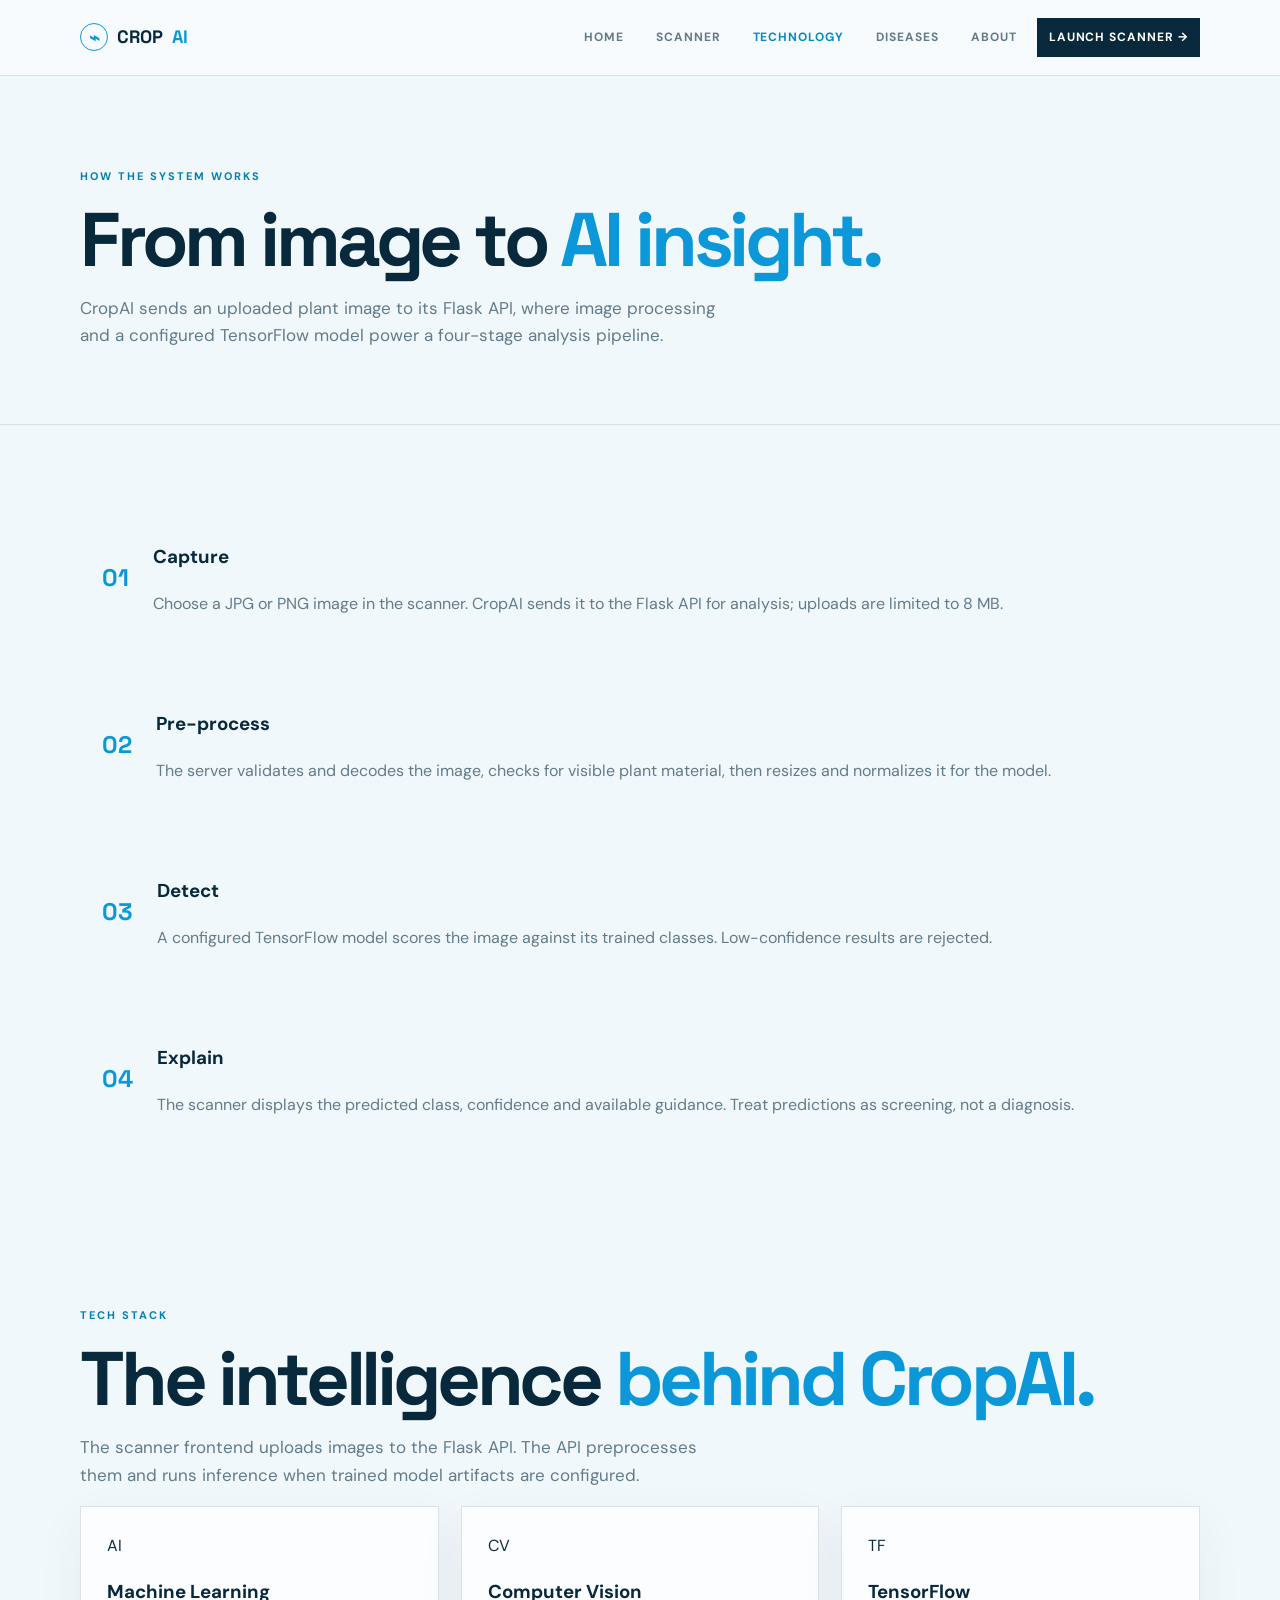
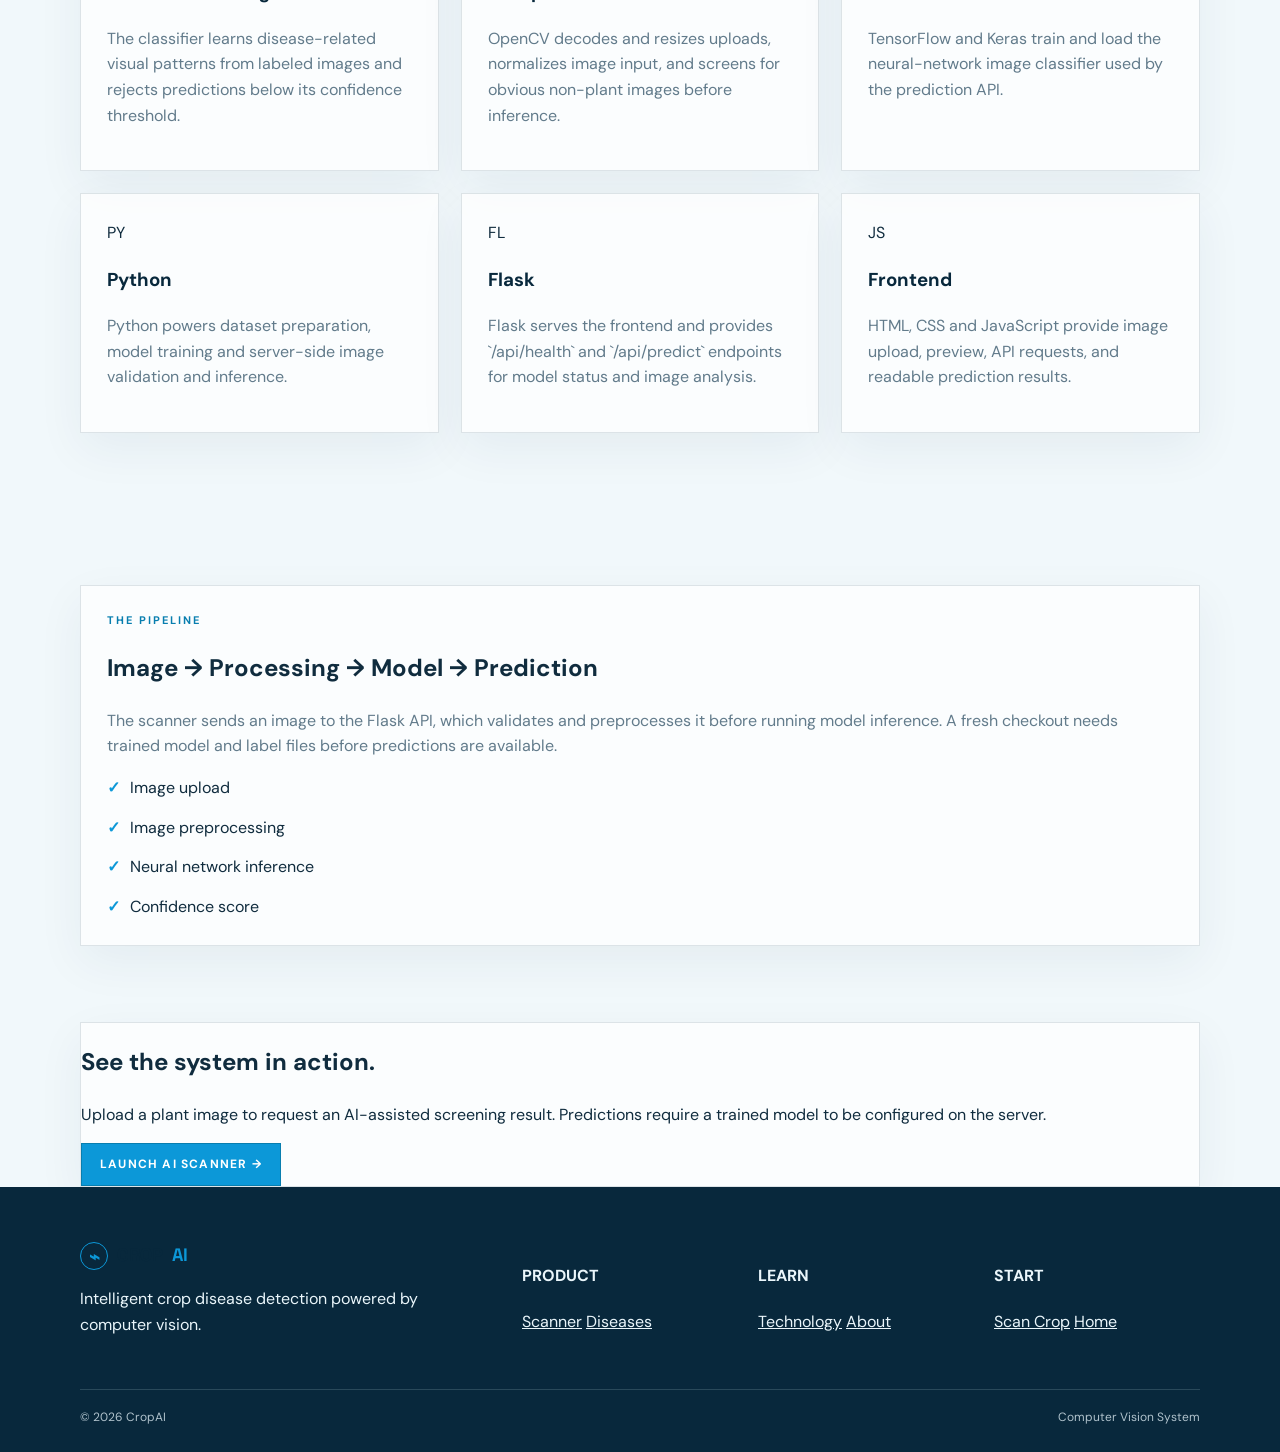
==== how-it-works.html @ 1a49b3e2 "Add files via upload" ====
<!DOCTYPE html>
<html lang="en">
<head>
    <meta charset="UTF-8">
    <meta name="viewport" content="width=device-width, initial-scale=1.0">
    <title>CropAI — How It Works</title>
    <meta name="description" content="Learn how CropAI processes crop images and uses a trained computer vision model to identify supported plant disease patterns.">
    <meta name="theme-color" content="#dfeef3">
    <meta property="og:type" content="website">
    <meta property="og:title" content="How CropAI Works">
    <meta property="og:description" content="Explore CropAI's image-processing and crop disease classification pipeline.">
    <meta name="twitter:card" content="summary">
    <link rel="preconnect" href="https://fonts.googleapis.com">
    <link rel="preconnect" href="https://fonts.gstatic.com" crossorigin>
    <link href="https://fonts.googleapis.com/css2?family=DM+Sans:wght@400;500;600;700&family=Space+Grotesk:wght@400;500;600;700&display=swap" rel="stylesheet">
    <link rel="stylesheet" href="style.css">
</head>
<body>

<div class="loader" aria-hidden="true">
    <div class="loader-inner">
        <div class="loader-logo">CROP<span>AI</span></div>
        <div class="loader-line"></div>
        <div class="loader-text">INITIALIZING VISION SYSTEM</div>
    </div>
</div>

<div class="cursor-glow" aria-hidden="true"></div>

<header class="navbar">
    <a href="index.html" class="logo">
        <div class="logo-mark">⌁</div>
        CROP<span>AI</span>
    </a>

    <nav id="main-navigation" class="nav-links" aria-label="Main navigation">
        <a href="index.html">Home</a>
        <a href="scanner.html">Scanner</a>
        <a href="how-it-works.html" class="active" aria-current="page">Technology</a>
        <a href="diseases.html">Diseases</a>
        <a href="about.html">About</a>
        <a href="scanner.html" class="nav-cta">Launch Scanner →</a>
    </nav>

    <button class="menu-btn" type="button" aria-label="Toggle navigation" aria-controls="main-navigation" aria-expanded="false">☰</button>
</header>

<main>

<section class="page-hero">
    <div class="container">
        <div class="eyebrow">HOW THE SYSTEM WORKS</div>
        <h1 class="section-title">From image to <span>AI insight.</span></h1>
        <p class="section-description">
            CropAI sends an uploaded plant image to its Flask API, where image
            processing and a configured TensorFlow model power a four-stage analysis pipeline.
        </p>
    </div>
</section>

<section class="section">
    <div class="container">

        <div class="steps">

            <div class="step reveal">
                <div class="step-number">01</div>
                <div>
                    <h3>Capture</h3>
                    <p>
                        Choose a JPG or PNG image in the scanner. CropAI sends it to
                        the Flask API for analysis; uploads are limited to 8 MB.
                    </p>
                </div>
            </div>

            <div class="step reveal">
                <div class="step-number">02</div>
                <div>
                    <h3>Pre-process</h3>
                    <p>
                        The server validates and decodes the image, checks for
                        visible plant material, then resizes and normalizes it for the model.
                    </p>
                </div>
            </div>

            <div class="step reveal">
                <div class="step-number">03</div>
                <div>
                    <h3>Detect</h3>
                    <p>
                        A configured TensorFlow model scores the image against its
                        trained classes. Low-confidence results are rejected.
                    </p>
                </div>
            </div>

            <div class="step reveal">
                <div class="step-number">04</div>
                <div>
                    <h3>Explain</h3>
                    <p>
                        The scanner displays the predicted class, confidence and
                        available guidance. Treat predictions as screening, not a diagnosis.
                    </p>
                </div>
            </div>

        </div>

    </div>
</section>

<section class="section">
    <div class="container">

        <div class="section-head">
            <div class="section-label">TECH STACK</div>
            <h2 class="section-title">The intelligence <span>behind CropAI.</span></h2>
            <p class="section-description">
                The scanner frontend uploads images to the Flask API. The API
                preprocesses them and runs inference when trained model artifacts are configured.
            </p>
        </div>

        <div class="info-grid">

            <div class="info-card reveal">
                <div class="info-card-icon">AI</div>
                <h3>Machine Learning</h3>
                <p>
                    The classifier learns disease-related visual patterns from
                    labeled images and rejects predictions below its confidence threshold.
                </p>
            </div>

            <div class="info-card reveal">
                <div class="info-card-icon">CV</div>
                <h3>Computer Vision</h3>
                <p>
                    OpenCV decodes and resizes uploads, normalizes image input, and
                    screens for obvious non-plant images before inference.
                </p>
            </div>

            <div class="info-card reveal">
                <div class="info-card-icon">TF</div>
                <h3>TensorFlow</h3>
                <p>
                    TensorFlow and Keras train and load the neural-network image
                    classifier used by the prediction API.
                </p>
            </div>

            <div class="info-card reveal">
                <div class="info-card-icon">PY</div>
                <h3>Python</h3>
                <p>
                    Python powers dataset preparation, model training and server-side
                    image validation and inference.
                </p>
            </div>

            <div class="info-card reveal">
                <div class="info-card-icon">FL</div>
                <h3>Flask</h3>
                <p>
                    Flask serves the frontend and provides `/api/health` and
                    `/api/predict` endpoints for model status and image analysis.
                </p>
            </div>

            <div class="info-card reveal">
                <div class="info-card-icon">JS</div>
                <h3>Frontend</h3>
                <p>
                    HTML, CSS and JavaScript provide image upload, preview, API
                    requests, and readable prediction results.
                </p>
            </div>

        </div>

    </div>
</section>

<section class="section">
    <div class="container">

        <div class="glass-panel about-panel">

            <div class="section-label">THE PIPELINE</div>

            <h2>
                Image
                <span>→</span>
                Processing
                <span>→</span>
                Model
                <span>→</span>
                Prediction
            </h2>

            <p>
                The scanner sends an image to the Flask API, which validates and
                preprocesses it before running model inference. A fresh checkout
                needs trained model and label files before predictions are available.
            </p>

            <div class="feature-list">

                <div class="feature">
                    <div class="feature-icon">✓</div>
                    Image upload
                </div>

                <div class="feature">
                    <div class="feature-icon">✓</div>
                    Image preprocessing
                </div>

                <div class="feature">
                    <div class="feature-icon">✓</div>
                    Neural network inference
                </div>

                <div class="feature">
                    <div class="feature-icon">✓</div>
                    Confidence score
                </div>

            </div>

        </div>

    </div>
</section>

<section class="cta-section">
    <div class="container">
        <div class="cta-box">

            <h2>See the system in action.</h2>

            <p>
                Upload a plant image to request an AI-assisted screening result.
                Predictions require a trained model to be configured on the server.
            </p>

            <a href="scanner.html" class="btn">Launch AI Scanner →</a>

        </div>
    </div>
</section>

</main>

<footer class="footer">
    <div class="container">

        <div class="footer-grid">

            <div class="footer-brand">
                <a href="index.html" class="logo">
                    <div class="logo-mark">⌁</div>
                    CROP<span>AI</span>
                </a>
                <p>
                    Intelligent crop disease detection powered by computer vision.
                </p>
            </div>

            <div>
                <h4>PRODUCT</h4>
                <a href="scanner.html">Scanner</a>
                <a href="diseases.html">Diseases</a>
            </div>

            <div>
                <h4>LEARN</h4>
                <a href="how-it-works.html">Technology</a>
                <a href="about.html">About</a>
            </div>

            <div>
                <h4>START</h4>
                <a href="scanner.html">Scan Crop</a>
                <a href="index.html">Home</a>
            </div>

        </div>

        <div class="footer-bottom">
            <span>© <span class="year">2026</span> CropAI</span>
            <span>Computer Vision System</span>
        </div>

    </div>
</footer>

<script src="script.js"></script>
</body>
</html>
---- style.css ----
﻿:root {
  --page-bg: #dfeef3;
  --panel-blue: #d9edf8;
  --panel-blue-edge: #7bb7d6;
  --panel-peach: #f2d9d2;
  --button-blue: #0a9ad7;
  --button-blue-dark: #0d84b7;
  --text: #1d2d3d;
  --muted: #516674;
  --silver: #dfe8ee;
  --panel-border: rgba(8, 70, 102, 0.22);
}

* { box-sizing: border-box; }

html, body {
  margin: 0;
  min-height: 100%;
  background: var(--page-bg);
  color: var(--text);
  font-family: "DM Sans", sans-serif;
}

body {
  min-height: 100vh;
  display: grid;
  place-items: center;
  padding: 26px;
}

img {
  display: block;
  max-width: 100%;
}

button, input {
  font: inherit;
}

.workspace {
  width: min(1180px, calc(100vw - 52px));
  min-height: 720px;
  display: grid;
  grid-template-columns: 1fr 1fr;
  gap: 22px;
}

.panel {
  position: relative;
  padding: 22px 28px 22px;
  min-height: 700px;
  border: 1px solid rgba(0, 0, 0, 0.07);
  box-shadow: inset 0 0 0 1px rgba(255,255,255,0.2);
}

.capture-panel {
  background: var(--panel-blue);
  border-color: rgba(49, 128, 167, 0.65);
}

.intelligence-panel {
  background: rgba(255,255,255,0.08);
  border-color: rgba(0,0,0,0.04);
}

.panel-header {
  margin-top: 4px;
  color: #2d7ca7;
  font-size: 12px;
  font-weight: 700;
  letter-spacing: 0.2em;
  text-transform: uppercase;
  font-family: "Space Grotesk", sans-serif;
}

.panel-header::before {
  content: "";
  display: block;
  width: 100%;
  margin-bottom: 14px;
  border-top: 1px dashed rgba(31, 118, 160, 0.7);
}

.upload-box {
  width: min(100%, 520px);
  min-height: 560px;
  margin: 28px auto 0;
  padding: 20px 18px 0;
  text-align: center;
  border: 1px dashed rgba(43, 127, 166, 0.8);
  background: rgba(90, 167, 204, 0.04);
}

.upload-icon {
  width: 44px;
  height: 44px;
  margin: 10px auto 18px;
  display: grid;
  place-items: center;
  color: var(--button-blue);
  font-size: 24px;
  line-height: 1;
  transform: rotate(90deg);
}

.upload-box h1 {
  margin: 0;
  color: rgba(29, 45, 61, 0.96);
  font-family: "DM Sans", sans-serif;
  font-size: clamp(2.2rem, 2vw, 3rem);
  line-height: 1.1;
  font-weight: 700;
  letter-spacing: -0.06em;
}

.upload-box p {
  max-width: 440px;
  margin: 18px auto 0;
  color: rgba(34, 53, 67, 0.78);
  font-size: 15px;
  line-height: 1.55;
}

.choose-btn {
  display: inline-flex;
  align-items: center;
  justify-content: center;
  min-width: 170px;
  height: 44px;
  margin-top: 22px;
  padding: 0 18px;
  border: 1px solid rgba(10, 109, 164, 0.72);
  background: var(--button-blue);
  color: white;
  font-weight: 700;
  font-size: 14px;
  letter-spacing: 0.14em;
  cursor: pointer;
  box-shadow: 0 3px 0 rgba(5, 91, 130, 0.3);
}

.choose-btn:hover {
  background: var(--button-blue-dark);
}

#crop-image {
  position: absolute;
  width: 1px;
  height: 1px;
  padding: 0;
  margin: -1px;
  overflow: hidden;
  clip: rect(0, 0, 0, 0);
  white-space: nowrap;
  border: 0;
}

.preview-image {
  width: min(280px, 76%);
  margin: 26px auto 0;
  border-radius: 6px;
  border: 1px solid rgba(28, 83, 110, 0.18);
  box-shadow: 0 8px 18px rgba(62, 73, 82, 0.12);
  object-fit: cover;
  aspect-ratio: 1.15;
}

.panel-actions {
  display: flex;
  gap: 12px;
  width: min(100%, 520px);
  margin: 22px auto 0;
  padding: 0 0 12px;
}

.primary-btn,
.secondary-btn {
  height: 42px;
  padding: 0 22px;
  border: 1px solid rgba(25, 101, 145, 0.7);
  background: var(--button-blue);
  color: white;
  font-size: 12px;
  font-weight: 700;
  letter-spacing: 0.14em;
  cursor: pointer;
}

.primary-btn {
  flex: 1 1 0;
}

.secondary-btn {
  background: transparent;
  color: #0d6d95;
}

.intelligence-panel {
  background: var(--panel-peach);
  border-color: rgba(125, 91, 79, 0.08);
}

.intelligence-panel .panel-header {
  color: #3f8ab3;
}

.intelligence-panel .panel-header::before {
  border-top-color: rgba(68, 126, 160, 0.6);
}

.status-text {
  position: absolute;
  inset: 0;
  display: grid;
  place-items: center;
  font-family: "DM Sans", sans-serif;
  font-size: clamp(1.2rem, 1.7vw, 2rem);
  font-weight: 500;
  color: rgba(42, 62, 71, 0.92);
  text-align: center;
  letter-spacing: -0.03em;
}

@media (max-width: 900px) {
  body {
    padding: 20px;
  }

  .workspace {
    grid-template-columns: 1fr;
    width: min(100%, 620px);
    min-height: auto;
  }

  .panel {
    min-height: 620px;
  }
}

/* Shared page layout */
html {
  min-height: 100%;
  scroll-behavior: smooth;
}

body {
  display: block;
  min-height: 100vh;
  padding: 0;
  background: #f1f8fb;
  color: #102c3e;
  font-family: "DM Sans", sans-serif;
  line-height: 1.6;
}

body::before {
  content: "";
  position: fixed;
  inset: 0;
  z-index: -1;
  pointer-events: none;
  background-image:
    linear-gradient(rgba(12, 152, 216, 0.035) 1px, transparent 1px),
    linear-gradient(90deg, rgba(12, 152, 216, 0.035) 1px, transparent 1px);
  background-size: 60px 60px;
}

a { color: inherit; }
button { font: inherit; }
button:disabled { cursor: not-allowed; opacity: 0.55; }
[hidden] { display: none !important; }

.workspace {
  margin: max(26px, calc((100vh - 720px) / 2)) auto;
}

.container {
  width: min(1120px, calc(100% - 48px));
  margin: 0 auto;
}

.navbar,
.header {
  position: sticky;
  top: 0;
  z-index: 100;
  width: 100%;
  min-height: 76px;
  padding: 0 max(24px, calc((100% - 1120px) / 2));
  display: flex;
  align-items: center;
  justify-content: space-between;
  gap: 22px;
  border-bottom: 1px solid rgba(8, 56, 79, 0.12);
  background: rgba(247, 251, 253, 0.94);
  backdrop-filter: blur(16px);
}

.logo,
.footer-brand > a {
  display: inline-flex;
  align-items: center;
  gap: 9px;
  color: #08283c;
  font-family: "Space Grotesk", sans-serif;
  font-size: 18px;
  font-weight: 700;
  text-decoration: none;
}

.logo > span:last-child,
.logo > span:last-child > span,
.logo > span,
.footer-brand > a > span,
.footer-brand > a > span > span {
  color: #0c98d8;
}

.logo-mark {
  width: 28px;
  height: 28px;
  display: grid;
  place-items: center;
  border: 1px solid #0c98d8;
  border-radius: 50%;
  color: #0c98d8;
}

.nav,
.nav-links {
  display: flex;
  align-items: center;
  justify-content: center;
  gap: 8px;
}

.nav a,
.nav-links a {
  padding: 10px 12px;
  color: #627b8b;
  font-size: 12px;
  font-weight: 700;
  text-decoration: none;
  text-transform: uppercase;
  letter-spacing: 0.08em;
}

.nav a:hover,
.nav-links a:hover,
.nav-links a.active {
  color: #078ac4;
}

.nav-cta,
.launch-btn {
  background: #08283c;
  color: #fff !important;
}

.launch-btn,
.btn,
.library-btn,
.text-arrow {
  text-decoration: none;
}

.menu,
.menu-btn { display: none; }

.page-hero,
.hero,
.intro-section,
.system-section,
.about-section,
.diseases-section,
.section,
.page-shell,
.numbers-section,
.final-section,
.manifesto-section {
  padding: 76px 0;
}

.intro-section,
.system-section,
.about-section,
.diseases-section,
.numbers-section,
.final-section,
.manifesto-section {
  padding-right: clamp(24px, 7vw, 120px);
  padding-left: clamp(24px, 7vw, 120px);
}

.hero {
  position: relative;
  min-height: min(820px, 100vh);
  padding: 112px clamp(24px, 7vw, 120px) 72px;
  display: flex;
  align-items: center;
  overflow: hidden;
  background: linear-gradient(115deg, #eff9fd 0%, #e2f3fa 55%, #f1f8fb 100%);
}

.hero-grid,
.visual-grid,
.final-grid {
  position: absolute;
  inset: 0;
  pointer-events: none;
  background-image:
    linear-gradient(rgba(12, 152, 216, 0.07) 1px, transparent 1px),
    linear-gradient(90deg, rgba(12, 152, 216, 0.07) 1px, transparent 1px);
  background-size: 60px 60px;
}

.top-meta {
  position: absolute;
  top: 100px;
  left: clamp(24px, 7vw, 120px);
  right: clamp(24px, 7vw, 120px);
  display: flex;
  justify-content: space-between;
  gap: 12px;
  font-size: 10px;
}

.hero-copy {
  position: relative;
  z-index: 2;
  width: min(58%, 720px);
}

.hero-copy .eyebrow { display: flex; align-items: center; gap: 10px; }
.hero-copy .eyebrow > span { width: 7px; height: 7px; border-radius: 50%; background: #0c98d8; }
.hero h1 { margin: 26px 0; font-size: clamp(70px, 10vw, 142px); }
.hero h1 > span { display: block; }
.hero h1 .stroke {
  color: transparent;
  -webkit-text-stroke: 1.5px #0c98d8;
}
.hero-info { display: flex; align-items: center; gap: 36px; max-width: 470px; }
.hero-info p { color: #627b8b; font-size: 16px; }
.hero-circle,
.final-circle {
  flex: 0 0 auto;
  width: 112px;
  height: 112px;
  display: flex;
  flex-direction: column;
  align-items: center;
  justify-content: center;
  border: 1px solid #0c98d8;
  border-radius: 50%;
  color: #087eaf;
  font-size: 11px;
  font-weight: 700;
  line-height: 1.2;
  text-align: center;
  text-decoration: none;
  transition: background 180ms ease, color 180ms ease, transform 180ms ease;
}
.hero-circle:hover,
.final-circle:hover { background: #0c98d8; color: #fff; transform: scale(1.04); }
.hero-circle strong,
.final-circle strong { margin-top: 5px; font-size: 18px; }
.hero-visual {
  position: absolute;
  top: 18%;
  right: 6%;
  width: 40%;
  height: 68%;
  min-height: 400px;
  overflow: hidden;
  border: 1px solid rgba(8, 56, 79, 0.14);
  background: rgba(255, 255, 255, 0.38);
}
.leaf-container { position: absolute; inset: 0; display: grid; place-items: center; }
.leaf {
  position: relative;
  width: min(46%, 245px);
  height: min(72%, 390px);
  border-radius: 100% 0 100% 0;
  background: linear-gradient(145deg, #78c992, #238b5d 70%, #12633f);
  box-shadow: 22px 25px 60px rgba(16, 92, 58, 0.2);
  transform: rotate(38deg);
}
.leaf-vein { position: absolute; top: 4%; left: 49%; width: 2px; height: 92%; background: rgba(231, 255, 219, 0.7); transform: rotate(-38deg); }
.leaf-vein:not(:first-child) { width: 28%; height: 1px; transform: rotate(30deg); transform-origin: left center; }
.leaf-vein.v1 { top: 30%; left: 40%; }
.leaf-vein.v2 { top: 43%; left: 35%; }
.leaf-vein.v3 { top: 56%; left: 30%; }
.leaf-vein.v4 { top: 68%; left: 25%; }
.leaf-spot { position: absolute; width: 9px; height: 9px; border-radius: 50%; background: rgba(203, 176, 87, 0.78); }
.leaf-spot.s1 { top: 31%; left: 58%; }
.leaf-spot.s2 { top: 45%; left: 51%; }
.leaf-spot.s3 { top: 57%; left: 60%; }
.leaf-spot.s4 { top: 68%; left: 45%; }
.scan-frame { position: absolute; width: 36px; height: 36px; border-color: #0c98d8; border-style: solid; }
.frame-a { top: 18%; left: 15%; border-width: 1px 0 0 1px; }
.frame-b { right: 15%; bottom: 18%; border-width: 0 1px 1px 0; }
.scan-line { position: absolute; top: 50%; left: 8%; right: 8%; height: 1px; background: rgba(12, 152, 216, 0.7); box-shadow: 0 0 12px #0c98d8; animation: scan 4s ease-in-out infinite alternate; }
.vision-label,
.detected { position: absolute; z-index: 1; padding: 8px 10px; background: rgba(247, 251, 253, 0.88); color: #087eaf; font-size: 9px; font-weight: 700; letter-spacing: 0.12em; }
.vision-label { top: 8%; left: 8%; display: grid; gap: 2px; }
.detected { right: 8%; bottom: 8%; }
.detected > span { display: inline-block; width: 6px; height: 6px; margin-right: 5px; border-radius: 50%; background: #34a76a; }
.scroll-word { position: absolute; bottom: 24px; left: 50%; color: #78909e; font-size: 10px; font-weight: 700; letter-spacing: 0.2em; transform: translateX(-50%); }
@keyframes scan { from { transform: translateY(-100px); } to { transform: translateY(100px); } }

.intro-grid { align-items: center; }
.intro-title h2 { font-size: clamp(42px, 7vw, 86px); }
.intro-title h2 span,
.intro-title h2 em { display: block; }
.intro-title h2 em,
.manifesto-center h2 em,
.final-content h2 em { color: #0c98d8; font-style: normal; }
.intro-text { max-width: 540px; }
.intro-text p,
.about-copy p { color: #627b8b; }
.lead { color: #24485e !important; font-size: clamp(19px, 2.2vw, 26px); }
.text-arrow { display: inline-flex; gap: 10px; margin-top: 14px; color: #087eaf; font-weight: 700; }
.manifesto-section { position: relative; display: grid; min-height: 490px; place-items: center; overflow: hidden; background: #08283c; color: white; }
.manifesto-bg { position: absolute; inset: 0; background: radial-gradient(circle at center, rgba(12,152,216,.24), transparent 45%); }
.manifesto-top,
.manifesto-center { position: relative; z-index: 1; }
.manifesto-top { position: absolute; top: 30px; left: clamp(24px,7vw,120px); right: clamp(24px,7vw,120px); display: flex; justify-content: space-between; color: #a8dff5; font-size: 10px; letter-spacing: .14em; }
.manifesto-center { text-align: center; }
.manifesto-small { color: #94cde4; font-size: 10px; letter-spacing: .16em; }
.manifesto-center h2 { position: relative; z-index: 1; margin: 20px 0; color: white; font: 700 clamp(48px,9vw,100px)/.98 "Space Grotesk", sans-serif; letter-spacing: -.06em; }
.manifesto-center h2 span,
.manifesto-center h2 em { display: block; }
.pulse-ring { position: absolute; inset: 10% 26%; border: 1px solid rgba(101,205,244,.3); border-radius: 50%; }
.system-heading { max-width: 760px; margin-bottom: 32px; }
.system-row { transition: transform 180ms ease, border-color 180ms ease; }
.system-row:hover { transform: translateX(4px); border-color: #72c8eb; }
.row-arrow { color: #0c98d8; font-size: 20px; }
.numbers-section { background: #e5f3f9; }
.number-card small,
.number-card p { color: #627b8b; font-size: 10px; font-weight: 700; letter-spacing: .12em; }
.disease-top { display: flex; align-items: end; justify-content: space-between; gap: 16px; margin-bottom: 28px; }
.disease-top h2 { font-size: clamp(40px, 6vw, 72px); }
.library-btn { padding: 12px 15px; border: 1px solid #a9cfdf; color: #087eaf; font-size: 12px; font-weight: 700; }
.disease-visual { position: relative; min-height: 220px; overflow: hidden; }
.disease-visual.tomato { background: linear-gradient(140deg, #dff3fb, #f5dad0); }
.disease-visual.potato { background: linear-gradient(140deg, #e5f0db, #d6e8f3); }
.disease-visual.leaf-disease { background: linear-gradient(140deg, #d7efdf, #d9edf8); }
.fake-leaf { width: 120px; height: 170px; border-radius: 100% 0 100% 0; background: linear-gradient(145deg, #73bd81, #1c754f); transform: rotate(38deg); }
.visual-tag { position: absolute; top: 16px; left: 16px; color: #087eaf; font-size: 11px; font-weight: 700; }
.disease-copy small { color: #087eaf; font-weight: 700; letter-spacing: .14em; }
.about-grid { align-items: center; }
.about-grid > h2 { font-size: clamp(42px, 7vw, 82px); }
.about-copy { max-width: 540px; }
.final-section { position: relative; overflow: hidden; background: #e2f3fa; }
.final-top { position: relative; display: flex; justify-content: space-between; gap: 16px; color: #087eaf; font-size: 10px; font-weight: 700; letter-spacing: .15em; }
.final-content { position: relative; display: flex; align-items: center; justify-content: space-between; gap: 26px; }
.final-content h2 { font-size: clamp(44px, 8vw, 92px); }

.page-hero {
  padding: 92px 0 58px;
  border-bottom: 1px solid rgba(8, 56, 79, 0.12);
}

.eyebrow,
.section-label,
.section-number,
.top-meta,
.section-head > .section-label {
  color: #087eaf;
  font-size: 11px;
  font-weight: 700;
  letter-spacing: 0.18em;
  text-transform: uppercase;
}

.section-title,
.hero h1,
.intro-title h2,
.system-heading h2,
.about-grid > h2,
.disease-top h2,
.final-content h2 {
  margin: 15px 0;
  color: #08283c;
  font-family: "Space Grotesk", sans-serif;
  font-size: clamp(36px, 6vw, 76px);
  line-height: 1.02;
  letter-spacing: -0.055em;
}

.section-title span,
.about-grid h2 span,
.system-heading h2 span {
  color: #0c98d8;
}

.section-description,
.page-hero p,
.system-heading > p {
  max-width: 650px;
  color: #627b8b;
  font-size: 17px;
}

.glass-panel,
.info-card,
.disease-card,
.system-row,
.number-card,
.cta-box {
  border: 1px solid rgba(8, 56, 79, 0.13);
  background: rgba(255, 255, 255, 0.76);
  box-shadow: 0 16px 45px rgba(8, 56, 79, 0.06);
}

.info-grid,
.disease-grid,
.numbers-grid,
.about-grid,
.intro-grid,
.scanner-page {
  display: grid;
  grid-template-columns: repeat(2, minmax(0, 1fr));
  gap: 22px;
}

.info-grid,
.disease-grid { grid-template-columns: repeat(3, minmax(0, 1fr)); }

.info-card,
.about-panel {
  padding: 26px;
}

.info-card h3,
.disease-card h3,
.row-content h3,
.steps h3 { color: #08283c; }

.info-card p,
.disease-card p,
.about-panel p,
.row-content p,
.steps p { color: #627b8b; }

.disease-card { overflow: hidden; }
.disease-image,
.disease-visual {
  min-height: 190px;
  display: grid;
  place-items: center;
  background: linear-gradient(140deg, #d9edf8, #edf8fc);
}
.disease-placeholder { font-size: 58px; }
.disease-content,
.disease-copy { padding: 20px; }
.disease-tag { color: #078ac4; font-size: 12px; font-weight: 700; text-transform: uppercase; }

.system-list,
.steps,
.feature-list,
.footer-nav { display: grid; gap: 14px; }
.system-row,
.step { display: flex; align-items: center; gap: 24px; padding: 22px; }
.row-no,
.step-number { color: #0c98d8; font: 700 24px "Space Grotesk", sans-serif; }
.row-content { flex: 1; }
.row-content h3,
.row-content p { margin: 4px 0; }
.numbers-grid { grid-template-columns: repeat(4, minmax(0, 1fr)); }
.number-card { padding: 24px; }
.number-card strong { display: block; color: #08283c; font: 700 42px "Space Grotesk", sans-serif; }
#homeModelStatus { font-size: clamp(18px, 2.4vw, 32px); }
.feature { display: flex; align-items: center; gap: 10px; }
.feature-icon { color: #0c98d8; font-weight: 700; }

.footer {
  padding: 54px 24px 24px;
  background: #08283c;
  color: #eaf6fb;
}
.footer-grid { display: grid; grid-template-columns: 2fr repeat(3, 1fr); gap: 30px; }
.footer-nav a,
.footer-nav span { color: #bed0da; text-decoration: none; }
.footer-nav small,
.footer-nav h4 { color: #7ccbf0; font-size: 11px; letter-spacing: 0.14em; }
.footer-bottom { display: flex; justify-content: space-between; gap: 16px; margin-top: 36px; padding-top: 18px; border-top: 1px solid #29495a; color: #b0c2cc; font-size: 12px; }

/* Scanner page */
.scanner-view { background: #eaf4f8; }
.scanner-view .navbar { position: sticky; }
.scanner-view .page-hero { padding: 44px 0 36px; border: 0; }
.scanner-view .page-hero .section-title { font-size: clamp(32px, 4vw, 54px); }
.scanner-view .page-hero .section-description { margin-bottom: 0; }
.scanner-view .page-shell { padding: 20px 0 72px; }
.scanner-page {
  grid-template-columns: minmax(0, 1fr) minmax(0, 1fr);
  align-items: stretch;
  gap: 22px;
}
.scanner-page > .glass-panel {
  min-width: 0;
  padding: 26px;
}
.upload-panel {
  background: rgba(255, 255, 255, 0.72);
}
.scan-result {
  background: rgba(255, 255, 255, 0.72);
}
.scanner-page .section-label {
  margin-bottom: 18px;
}
.upload-zone {
  min-height: 360px;
  padding: 25px 22px;
  display: flex;
  flex-direction: column;
  align-items: center;
  justify-content: center;
  text-align: center;
  border: 1px dashed #35a9dc;
  background: #e3f3fb;
  transition: background-color 160ms ease, border-color 160ms ease;
}
.upload-zone.dragover {
  border-color: #06658f;
  background: #d0ebf8;
}
.upload-icon { color: #0c98d8; font-size: 30px; }
.upload-zone h3 { margin: 8px 0; color: #102c3e; font-size: 22px; }
.upload-zone > p { max-width: 410px; margin: 5px 0 16px; color: #627b8b; }
.upload-input {
  position: absolute;
  width: 1px;
  height: 1px;
  overflow: hidden;
  clip: rect(0, 0, 0, 0);
  white-space: nowrap;
}
.upload-input:focus-visible + .preview-image,
.upload-input:focus-visible { outline: 3px solid #0c98d8; }
.btn {
  min-height: 42px;
  padding: 11px 18px;
  display: inline-flex;
  align-items: center;
  justify-content: center;
  border: 1px solid #087eaf;
  background: #0c98d8;
  color: #fff;
  font-size: 12px;
  font-weight: 700;
  letter-spacing: 0.1em;
  text-transform: uppercase;
  cursor: pointer;
  transition: background 160ms ease, transform 160ms ease;
}
.btn:hover:not(:disabled) { background: #0677a9; transform: translateY(-1px); }
.btn-secondary { border-color: #c9dce5; background: transparent; color: #31566b; }
.btn-secondary:hover:not(:disabled) { background: #edf6fa; color: #102c3e; }
.hero-actions { display: flex; gap: 12px; margin-top: 18px; }
.hero-actions .btn-primary { flex: 1; }
.preview-image {
  max-width: min(100%, 390px);
  max-height: 310px;
  margin: 18px auto 0;
  object-fit: contain;
  border: 1px solid rgba(8, 56, 79, 0.12);
  background: #fff;
}
.result-placeholder {
  min-height: 320px;
  display: flex;
  flex-direction: column;
  align-items: center;
  justify-content: center;
  text-align: center;
}
.result-placeholder h3 { margin: 16px 0 4px; }
.result-placeholder p { max-width: 390px; color: #627b8b; }
.result-orbit {
  width: 68px;
  height: 68px;
  display: grid;
  place-items: center;
  border: 1px solid #8bcfea;
  border-radius: 50%;
  color: #0c98d8;
  font-size: 24px;
}
.result-status {
  margin: 12px 0;
  padding: 14px 16px;
  border: 1px solid #efb8a5;
  background: #fff2ed;
  color: #853b25;
  font-size: 14px;
}
.result-card { display: none; }
.result-card.show { display: block; }
.result-title,
.confidence-head { display: flex; align-items: center; justify-content: space-between; gap: 12px; }
.result-title h3 { margin: 4px 0 16px; font: 700 24px "Space Grotesk", sans-serif; }
.result-badge { padding: 6px 9px; background: #d9f3e5; color: #217248; font-size: 10px; font-weight: 700; letter-spacing: 0.08em; }
.confidence { margin: 16px 0; }
.confidence-head { font-size: 13px; }
.confidence-bar { height: 8px; margin-top: 8px; overflow: hidden; background: #dce8ed; }
.confidence-fill { width: 0; height: 100%; background: #0c98d8; transition: width 250ms ease; }
.result-details { display: grid; grid-template-columns: repeat(2, minmax(0, 1fr)); gap: 10px; }
.detail-box { padding: 12px; background: #f1f7fa; }
.detail-box small,
.guidance-item small { display: block; color: #6d8596; font-size: 11px; text-transform: uppercase; letter-spacing: 0.08em; }
.detail-box strong { display: block; margin-top: 4px; font-size: 14px; }
.scan-result .info-card { margin-top: 16px; padding: 16px; box-shadow: none; }
.scan-result .info-card h3 { margin: 4px 0; }
.result-guidance { display: grid; gap: 10px; margin-top: 12px; }
.guidance-item { padding: 12px; border-left: 2px solid #89cde9; background: #f6fafc; }
.guidance-item p { margin: 5px 0 0; color: #496272; font-size: 13px; }
.toast {
  position: fixed;
  right: 22px;
  bottom: 22px;
  z-index: 500;
  max-width: min(420px, calc(100vw - 44px));
  padding: 12px 16px;
  opacity: 0;
  pointer-events: none;
  background: #08283c;
  color: #fff;
  transform: translateY(8px);
  transition: opacity 160ms ease, transform 160ms ease;
}
.toast.show { opacity: 1; transform: translateY(0); }

.loader {
  position: fixed;
  inset: 0;
  z-index: 1000;
  display: grid;
  place-items: center;
  background: #f1f8fb;
  transition: opacity 250ms ease, visibility 250ms ease;
}
.loader.hidden { opacity: 0; visibility: hidden; }
.loader-inner { text-align: center; }
.loader-logo { font: 700 36px "Space Grotesk", sans-serif; }
.loader-logo span { color: #0c98d8; }
.loader-line { width: 140px; height: 2px; margin: 14px auto; background: #0c98d8; }
.loader-text { color: #627b8b; font-size: 10px; letter-spacing: 0.13em; }
.preloader {
  position: fixed;
  inset: 0;
  z-index: 1000;
  display: flex;
  flex-direction: column;
  justify-content: center;
  padding: 0 8vw;
  background: #f1f8fb;
  animation: preloader-out 1.8s forwards;
  pointer-events: none;
}
.preloader-logo { color: #08283c; font: 700 clamp(45px, 9vw, 100px) "Space Grotesk", sans-serif; letter-spacing: -0.06em; }
.preloader-logo span { color: #0c98d8; }
.preloader-line { width: min(320px, 60vw); height: 2px; margin-top: 22px; background: #0c98d8; }
.preloader-text { margin-top: 10px; color: #627b8b; font-size: 10px; font-weight: 700; letter-spacing: 0.14em; }
@keyframes preloader-out {
  0%, 72% { opacity: 1; visibility: visible; }
  100% { opacity: 0; visibility: hidden; }
}
.scanner-view .upload-zone label[role="button"]:focus-visible {
  outline: 3px solid #08283c;
  outline-offset: 3px;
}

@media (max-width: 760px) {
  .navbar,
  .header { min-height: 66px; padding: 0 18px; }
  .nav,
  .nav-links { display: none; }
  .nav-links.open {
    position: absolute;
    top: 66px;
    left: 0;
    right: 0;
    display: flex;
    flex-direction: column;
    align-items: stretch;
    padding: 14px 18px 20px;
    border-bottom: 1px solid rgba(8, 56, 79, 0.12);
    background: #f7fbfd;
  }
  .nav.open {
    position: absolute;
    top: 66px;
    left: 0;
    right: 0;
    display: flex;
    flex-direction: column;
    align-items: stretch;
    gap: 0;
    margin: 0;
    padding: 14px 18px 20px;
    border-bottom: 1px solid rgba(8, 56, 79, 0.12);
    background: #f7fbfd;
  }
  .menu,
  .menu-btn { display: block; border: 0; background: transparent; color: #08283c; font-size: 22px; cursor: pointer; }
  .menu span { display: block; width: 22px; height: 1px; margin: 6px auto; background: #08283c; }
  .launch-btn { display: none; }
  .container { width: min(100% - 32px, 600px); }
  .page-hero,
  .section,
  .page-shell { padding: 46px 0; }
  .scanner-page,
  .info-grid,
  .disease-grid,
  .about-grid,
  .intro-grid { grid-template-columns: 1fr; }
  .scanner-page > .glass-panel { padding: 18px; }
  .upload-zone { min-height: 320px; padding: 20px 14px; }
  .hero-actions { flex-direction: column; }
  .numbers-grid { grid-template-columns: repeat(2, minmax(0, 1fr)); }
  .footer-grid { grid-template-columns: repeat(2, minmax(0, 1fr)); }
  .footer-bottom { flex-direction: column; }
  .workspace { width: calc(100% - 32px); }
  .hero { min-height: 800px; align-items: flex-start; padding-top: 150px; }
  .top-meta { top: 86px; flex-wrap: wrap; }
  .hero-copy { width: 100%; }
  .hero h1 { font-size: clamp(60px, 17vw, 100px); }
  .hero-visual { top: auto; right: 8%; bottom: 55px; width: 72%; height: 36%; min-height: 230px; }
  .hero-info { gap: 16px; }
  .hero-circle { width: 92px; height: 92px; }
  .intro-grid,
  .about-grid { gap: 18px; }
  .manifesto-top,
  .final-top { flex-direction: column; }
  .final-content { align-items: flex-start; flex-direction: column; }
  .final-circle { width: 92px; height: 92px; margin-bottom: 20px; }
  .disease-top { align-items: flex-start; flex-direction: column; }
}

@media (prefers-reduced-motion: reduce) {
  *, *::before, *::after {
    scroll-behavior: auto !important;
    animation-duration: 0.01ms !important;
    transition-duration: 0.01ms !important;
  }
}
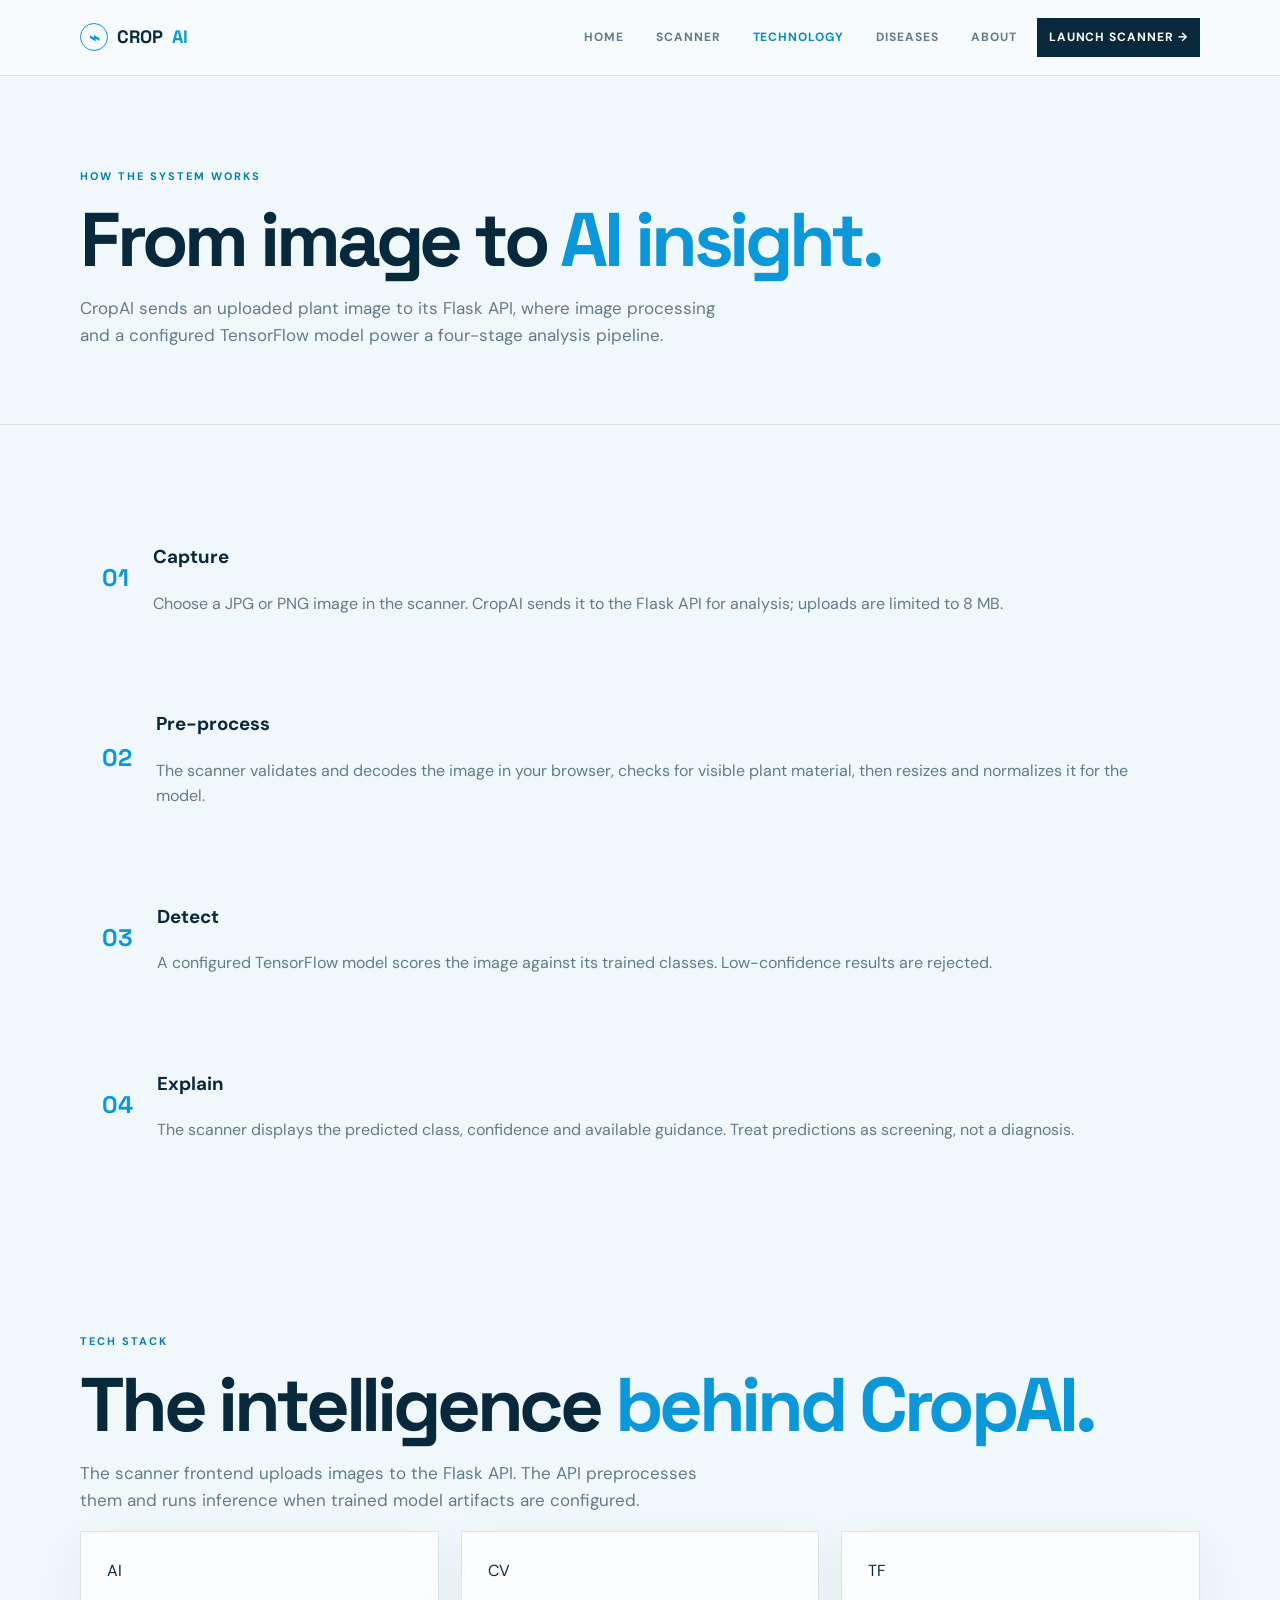
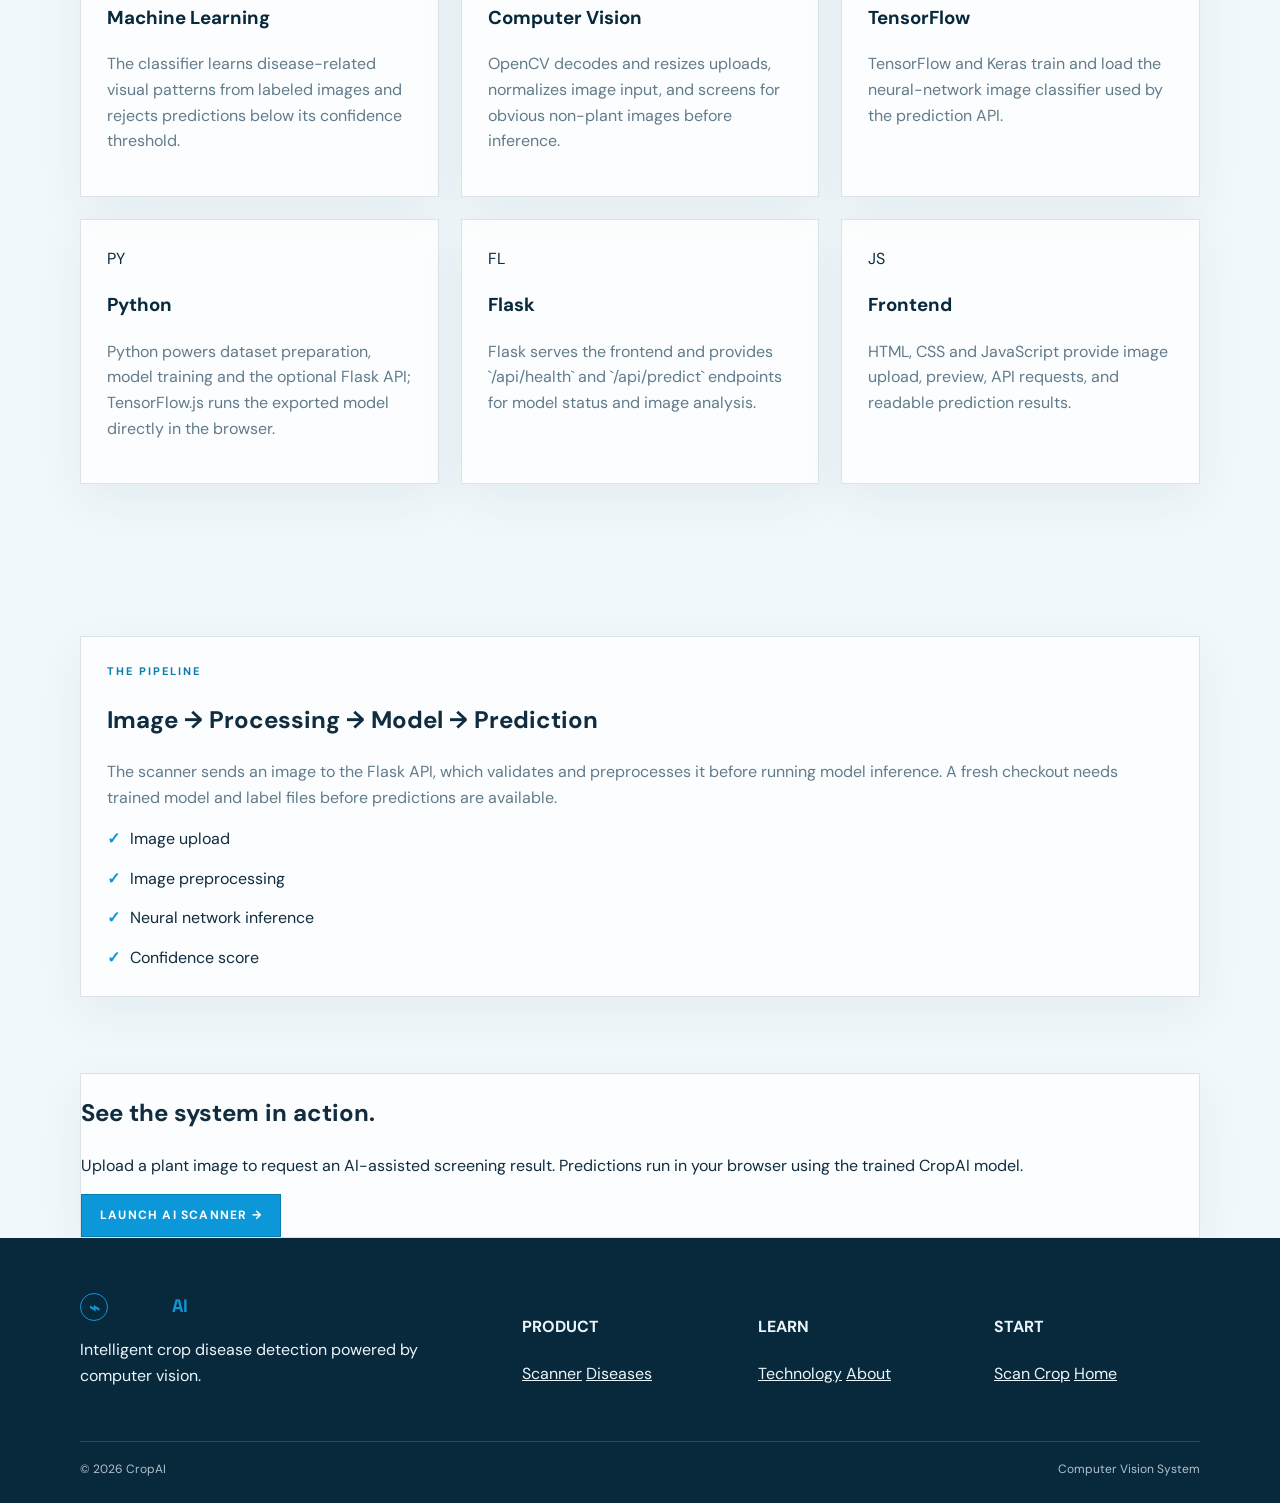
==== commit 9ab6688d: "Deploy and run the server (6ae82d62b3119ee9657168d8)" ====
--- a/how-it-works.html
+++ b/how-it-works.html
@@ -79,7 +79,7 @@
                 <div>
                     <h3>Pre-process</h3>
                     <p>
-                        The server validates and decodes the image, checks for
+                        The scanner validates and decodes the image in your browser, checks for
                         visible plant material, then resizes and normalizes it for the model.
                     </p>
                 </div>
@@ -157,8 +157,8 @@
                 <div class="info-card-icon">PY</div>
                 <h3>Python</h3>
                 <p>
-                    Python powers dataset preparation, model training and server-side
-                    image validation and inference.
+                    Python powers dataset preparation, model training and the optional Flask
+                    API; TensorFlow.js runs the exported model directly in the browser.
                 </p>
             </div>
 
@@ -245,7 +245,7 @@
 
             <p>
                 Upload a plant image to request an AI-assisted screening result.
-                Predictions require a trained model to be configured on the server.
+                Predictions run in your browser using the trained CropAI model.
             </p>
 
             <a href="scanner.html" class="btn">Launch AI Scanner →</a>
